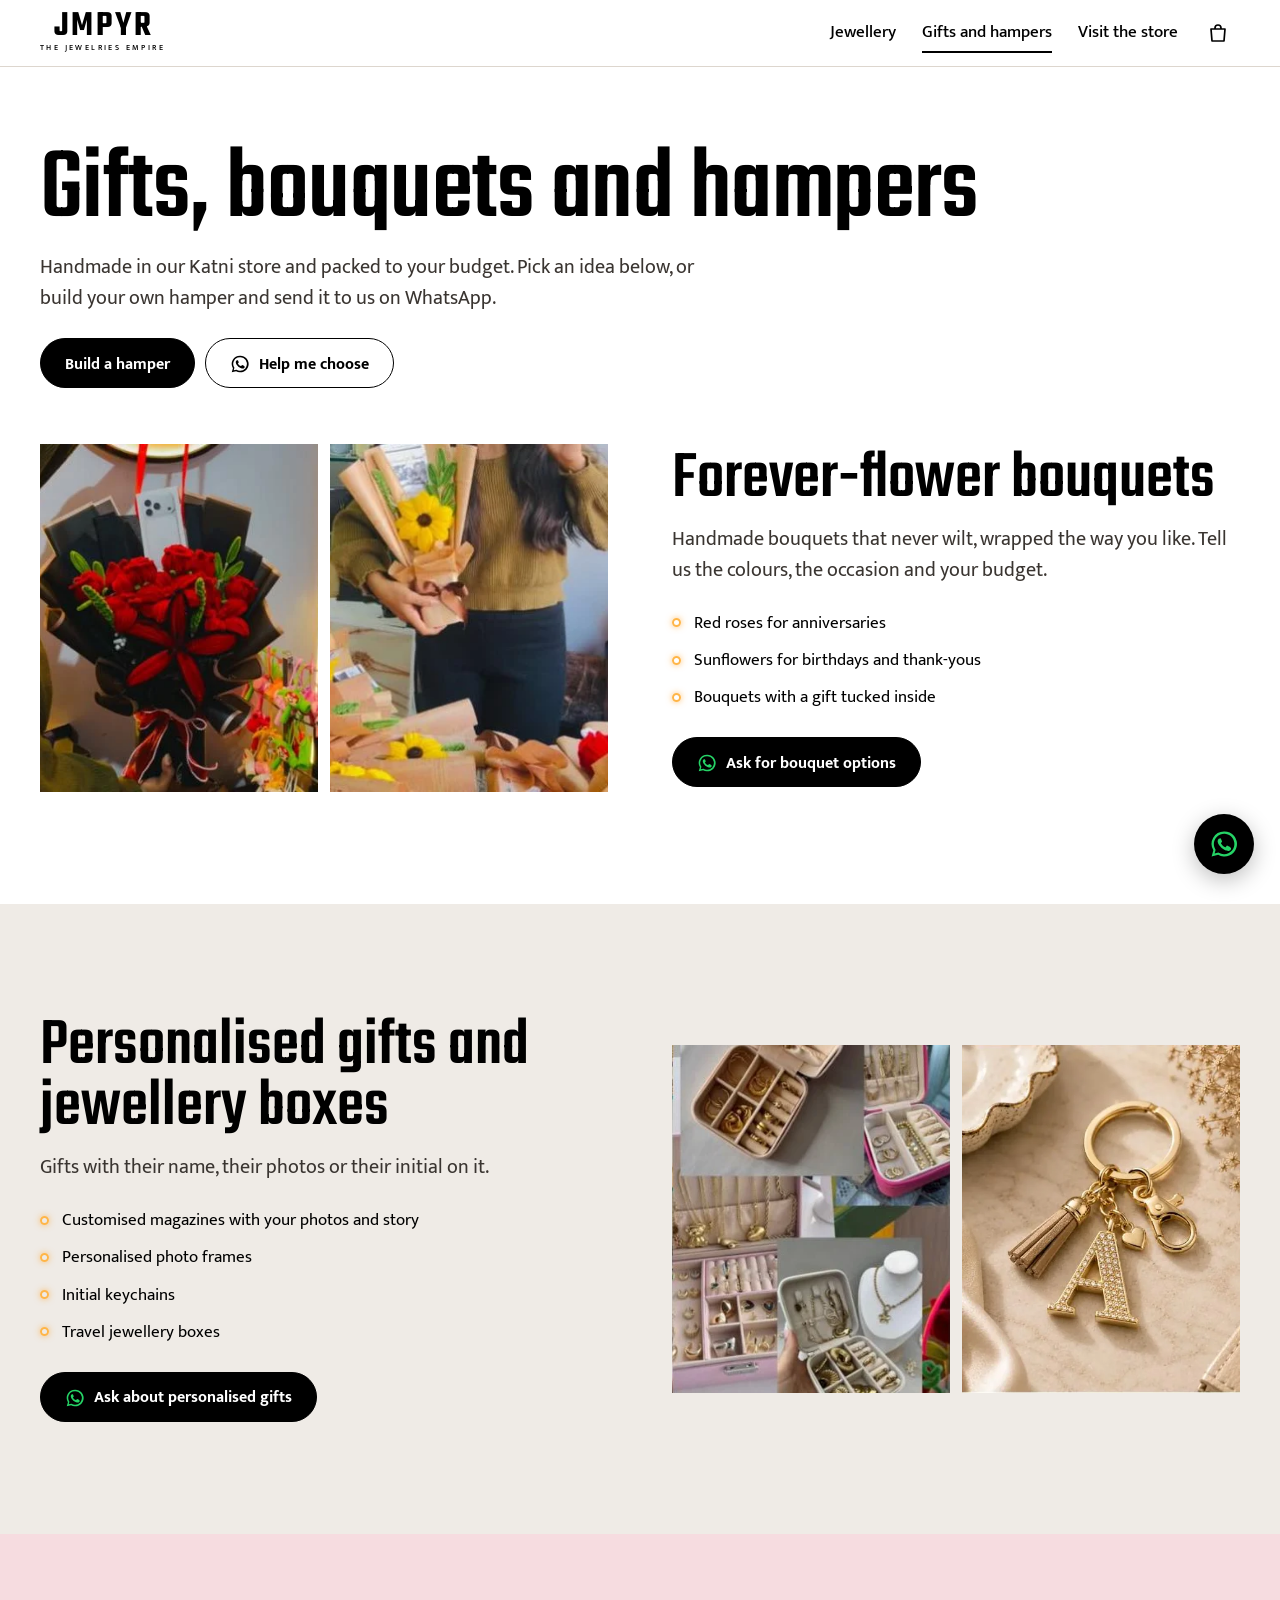
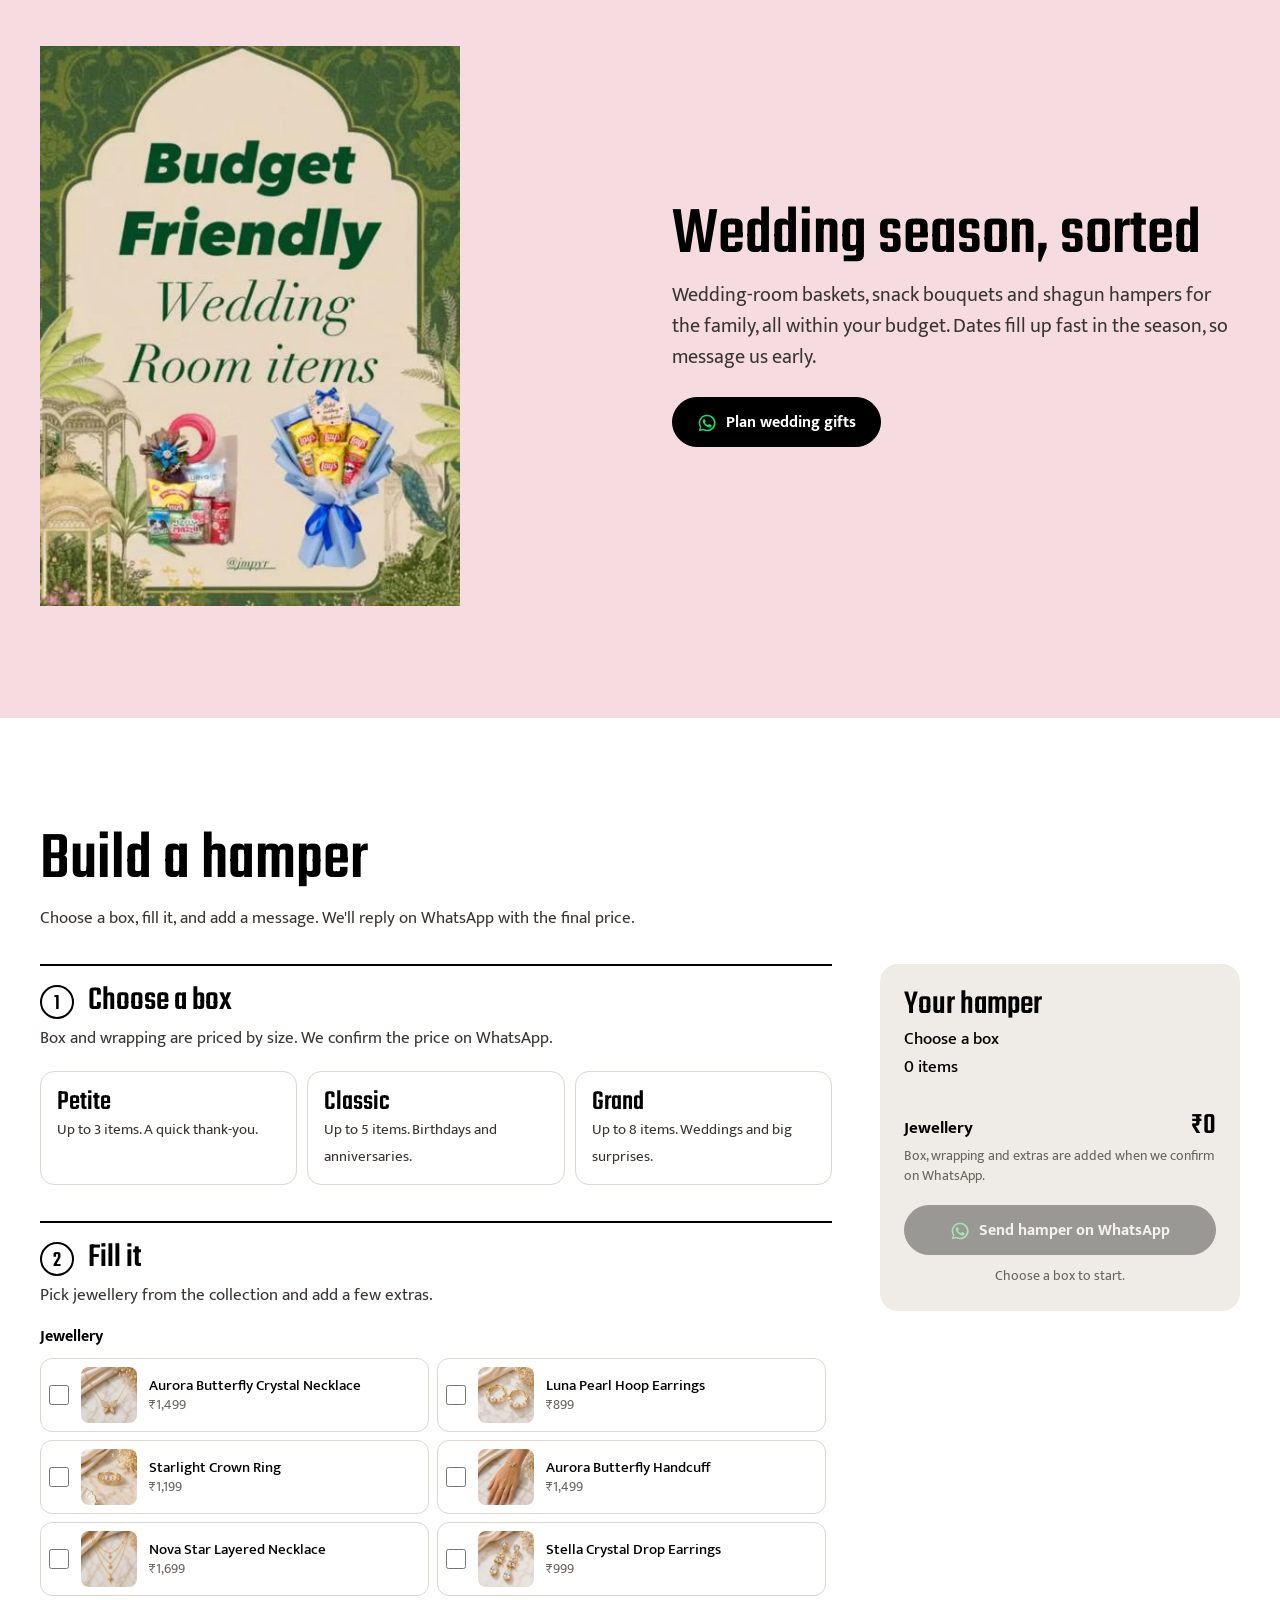
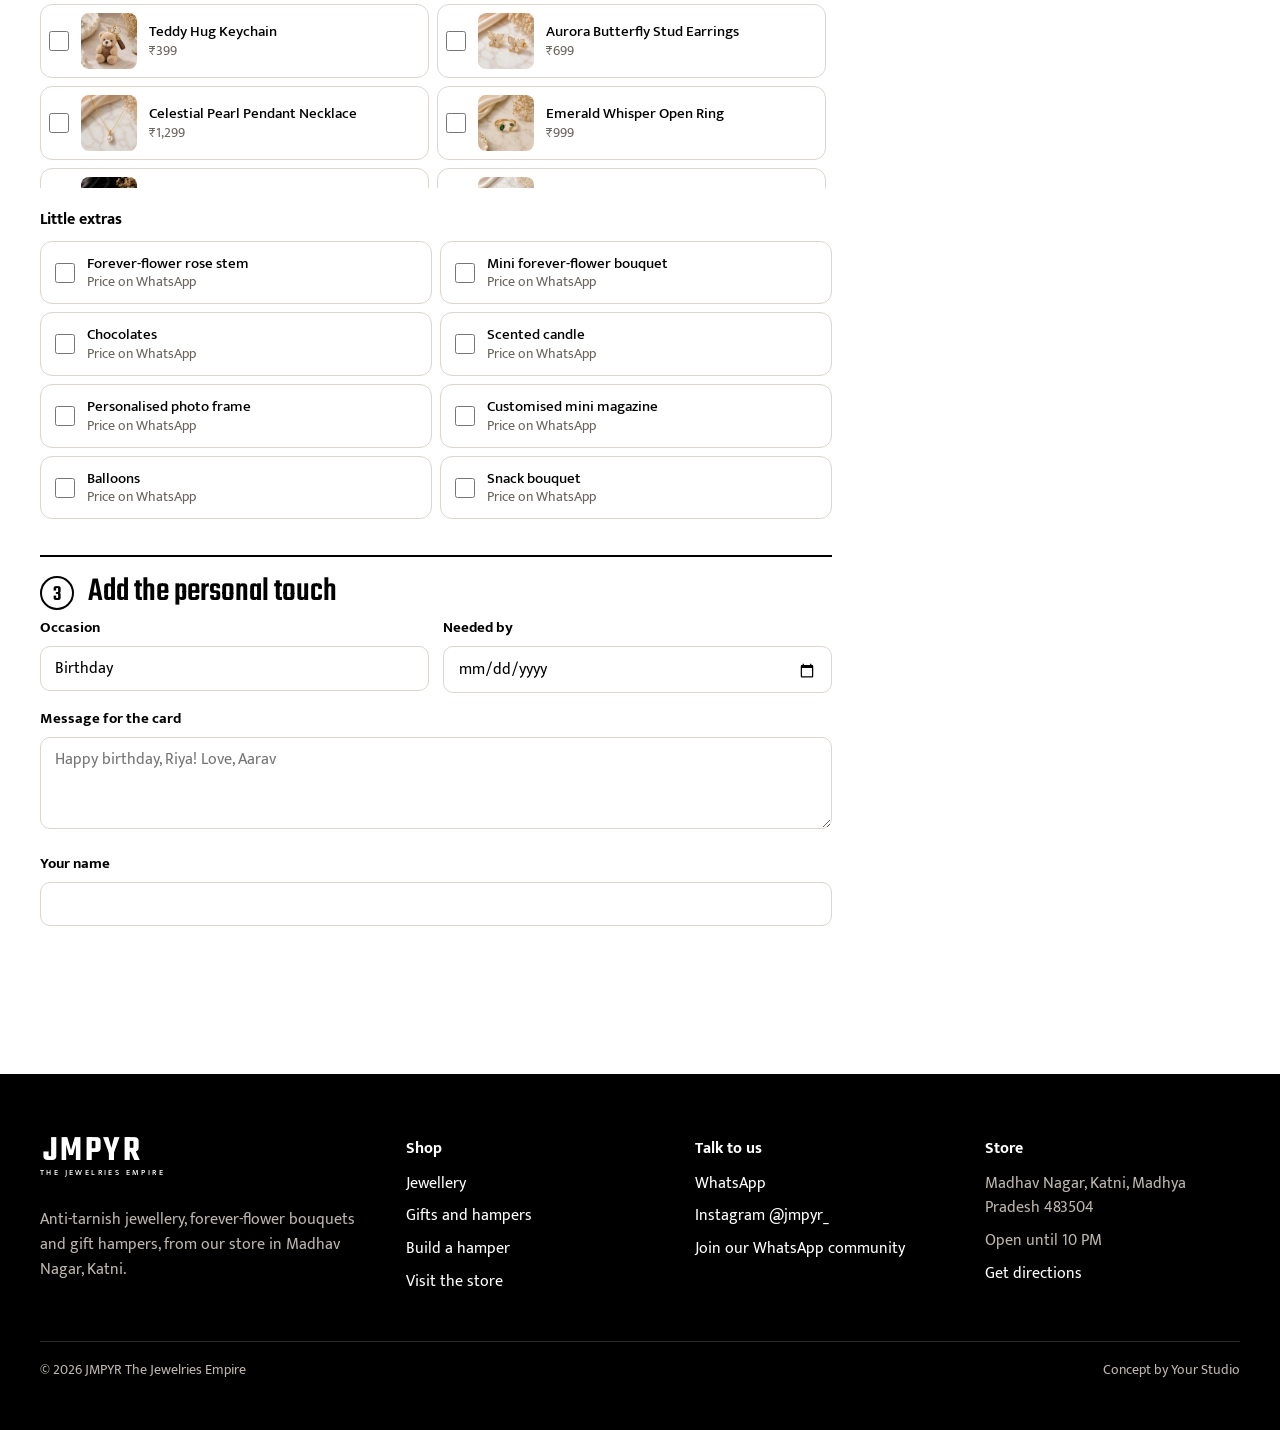
==== gifts.html @ 12ea730e "Initial commit: JMPYR site Co-Authored-By: Claude Opus 5.5 <noreply@anthropic.com>" ====
<!doctype html>
<html lang="en-IN">
<head>
<meta charset="utf-8">
<meta name="viewport" content="width=device-width, initial-scale=1, viewport-fit=cover">
<title>Gifts, bouquets and hampers | JMPYR Katni</title>
<meta name="description" content="Forever-flower bouquets, personalised gifts and custom hampers from JMPYR in Katni. Build a hamper and send it on WhatsApp.">
<!-- Concept preview: keep it out of search results until the client approves it. Remove this line at launch. -->
<meta name="robots" content="noindex, nofollow">
<meta name="theme-color" content="#ffffff">
<meta property="og:type" content="website">
<meta property="og:title" content="Gifts, bouquets and hampers | JMPYR Katni">
<meta property="og:description" content="Forever-flower bouquets, personalised gifts and custom hampers from JMPYR in Katni. Build a hamper and send it on WhatsApp.">
<meta property="og:image" content="assets/img/og.jpg">
<link rel="icon" href="assets/img/favicon.svg" type="image/svg+xml">
<link rel="preload" href="assets/fonts/teko-latin.woff2" as="font" type="font/woff2" crossorigin>
<link rel="preload" href="assets/fonts/mukta-latin-400.woff2" as="font" type="font/woff2" crossorigin>
<link rel="stylesheet" href="assets/css/site.css">
<script type="application/ld+json">{"@context": "https://schema.org", "@type": "JewelryStore", "name": "JMPYR The Jewelries Empire", "description": "Anti-tarnish jewellery, forever-flower bouquets and gift hampers in Katni.", "address": {"@type": "PostalAddress", "streetAddress": "Madhav Nagar", "addressLocality": "Katni", "addressRegion": "Madhya Pradesh", "postalCode": "483504", "addressCountry": "IN"}, "sameAs": ["https://www.instagram.com/jmpyr_/"], "priceRange": "₹299 - ₹3,299"}</script>
</head>
<body>
<header class="site-head"><div class="wrap">
  <button type="button" class="menu-btn" aria-expanded="false" aria-controls="nav" aria-label="Menu"><svg class="i" viewBox="0 0 24 24" aria-hidden="true"><path d="M4 8h16M4 16h16" stroke="currentColor" stroke-width="1.8" stroke-linecap="round"/></svg></button>
  <a class="logo" href="index.html" aria-label="JMPYR home"><b>JMPYR</b><small>The Jewelries Empire</small></a>
  <nav class="site-nav" id="nav" aria-label="Main">
    <a href="jewellery.html">Jewellery</a>
    <a href="gifts.html" aria-current="page">Gifts and hampers</a>
    <a href="visit.html">Visit the store</a>
  </nav>
  <a class="bag-btn js-open-bag" href="#bag" aria-label="Open your bag"><svg class="i" viewBox="0 0 24 24" aria-hidden="true"><path d="M5 8h14l-1 12H6L5 8Zm4 0V7a3 3 0 0 1 6 0v1" fill="none" stroke="currentColor" stroke-width="1.7" stroke-linejoin="round"/></svg><span class="count js-bag-count" hidden>0</span></a>
</div></header>
<main id="main">
<section class="page-head">
  <div class="wrap">
    <h1 class="display">Gifts, bouquets and hampers</h1>
    <p class="lede">Handmade in our Katni store and packed to your budget. Pick an idea below, or build your own hamper and send it to us on WhatsApp.</p>
    <div class="actions"><a class="btn btn-ink" href="#hamper">Build a hamper</a><a class="btn btn-line" data-wa="Hi JMPYR! I need help choosing a gift."><svg class="i" viewBox="0 0 24 24" aria-hidden="true"><path fill="currentColor" d="M12 2a9.9 9.9 0 0 0-8.5 15l-1.4 5 5.2-1.4A10 10 0 1 0 12 2Zm0 18.2a8.2 8.2 0 0 1-4.2-1.2l-.3-.2-3 .8.8-3-.2-.3A8.2 8.2 0 1 1 12 20.2Zm4.5-6.1c-.2-.1-1.5-.7-1.7-.8-.2-.1-.4-.1-.6.1l-.8 1c-.1.2-.3.2-.5.1a6.7 6.7 0 0 1-3.3-2.9c-.3-.4.3-.4.8-1.4.1-.2 0-.3 0-.5l-.8-1.8c-.2-.5-.4-.4-.6-.4h-.5a1 1 0 0 0-.7.3 3 3 0 0 0-.9 2.2 5.2 5.2 0 0 0 1.1 2.8 11.9 11.9 0 0 0 4.6 4c1.7.7 2.4.8 3.2.7.5-.1 1.5-.6 1.7-1.2.2-.6.2-1.1.1-1.2l-.5-.3Z"/></svg>Help me choose</a></div>
  </div>
</section>

<section class="band" id="bouquets" aria-labelledby="bq" style="padding-top:12px">
  <div class="wrap offer">
    <div class="pair">
      <img src="assets/img/shop/roses-bouquet.webp" alt="Red forever-flower rose bouquet in black wrap" width="338" height="400" loading="lazy">
      <img src="assets/img/shop/sunflower-bouquet.webp" alt="Sunflower bouquets in kraft paper" width="318" height="350" loading="lazy">
    </div>
    <div>
      <h2 class="h2" id="bq">Forever-flower bouquets</h2>
      <p class="lede">Handmade bouquets that never wilt, wrapped the way you like. Tell us the colours, the occasion and your budget.</p>
      <ul class="list-plain"><li>Red roses for anniversaries</li><li>Sunflowers for birthdays and thank-yous</li><li>Bouquets with a gift tucked inside</li></ul>
      <a class="btn btn-ink" data-wa="Hi JMPYR! Please share bouquet options. Occasion: ___ Budget: ___"><svg class="i" viewBox="0 0 24 24" aria-hidden="true"><path fill="currentColor" d="M12 2a9.9 9.9 0 0 0-8.5 15l-1.4 5 5.2-1.4A10 10 0 1 0 12 2Zm0 18.2a8.2 8.2 0 0 1-4.2-1.2l-.3-.2-3 .8.8-3-.2-.3A8.2 8.2 0 1 1 12 20.2Zm4.5-6.1c-.2-.1-1.5-.7-1.7-.8-.2-.1-.4-.1-.6.1l-.8 1c-.1.2-.3.2-.5.1a6.7 6.7 0 0 1-3.3-2.9c-.3-.4.3-.4.8-1.4.1-.2 0-.3 0-.5l-.8-1.8c-.2-.5-.4-.4-.6-.4h-.5a1 1 0 0 0-.7.3 3 3 0 0 0-.9 2.2 5.2 5.2 0 0 0 1.1 2.8 11.9 11.9 0 0 0 4.6 4c1.7.7 2.4.8 3.2.7.5-.1 1.5-.6 1.7-1.2.2-.6.2-1.1.1-1.2l-.5-.3Z"/></svg>Ask for bouquet options</a>
    </div>
  </div>
</section>

<section class="band band-marble" id="personalised" aria-labelledby="ps">
  <div class="wrap offer flip">
    <div class="pair">
      <img src="assets/img/shop/jewellery-box.webp" alt="Pink and ivory travel jewellery boxes" width="338" height="505" loading="lazy">
      <img src="assets/img/products/initial-luxe-keychain.webp" alt="Initial Luxe Keychain with the letter A" width="563" height="563" loading="lazy">
    </div>
    <div>
      <h2 class="h2" id="ps">Personalised gifts and jewellery boxes</h2>
      <p class="lede">Gifts with their name, their photos or their initial on it.</p>
      <ul class="list-plain"><li>Customised magazines with your photos and story</li><li>Personalised photo frames</li><li>Initial keychains</li><li>Travel jewellery boxes</li></ul>
      <a class="btn btn-ink" data-wa="Hi JMPYR! I'd like a personalised gift. Can you share options and prices?"><svg class="i" viewBox="0 0 24 24" aria-hidden="true"><path fill="currentColor" d="M12 2a9.9 9.9 0 0 0-8.5 15l-1.4 5 5.2-1.4A10 10 0 1 0 12 2Zm0 18.2a8.2 8.2 0 0 1-4.2-1.2l-.3-.2-3 .8.8-3-.2-.3A8.2 8.2 0 1 1 12 20.2Zm4.5-6.1c-.2-.1-1.5-.7-1.7-.8-.2-.1-.4-.1-.6.1l-.8 1c-.1.2-.3.2-.5.1a6.7 6.7 0 0 1-3.3-2.9c-.3-.4.3-.4.8-1.4.1-.2 0-.3 0-.5l-.8-1.8c-.2-.5-.4-.4-.6-.4h-.5a1 1 0 0 0-.7.3 3 3 0 0 0-.9 2.2 5.2 5.2 0 0 0 1.1 2.8 11.9 11.9 0 0 0 4.6 4c1.7.7 2.4.8 3.2.7.5-.1 1.5-.6 1.7-1.2.2-.6.2-1.1.1-1.2l-.5-.3Z"/></svg>Ask about personalised gifts</a>
    </div>
  </div>
</section>

<section class="band band-blush" id="wedding" aria-labelledby="wd">
  <div class="wrap offer">
    <div><img src="assets/img/ig/ig-wedding-room.webp" alt="JMPYR post about budget-friendly wedding room items" width="450" height="600" loading="lazy" style="max-width:420px;width:100%"></div>
    <div>
      <h2 class="h2" id="wd">Wedding season, sorted</h2>
      <p class="lede">Wedding-room baskets, snack bouquets and shagun hampers for the family, all within your budget. Dates fill up fast in the season, so message us early.</p>
      <a class="btn btn-ink" data-wa="Hi JMPYR! I need wedding gifts. Date: ___ Number of rooms or guests: ___ Budget: ___"><svg class="i" viewBox="0 0 24 24" aria-hidden="true"><path fill="currentColor" d="M12 2a9.9 9.9 0 0 0-8.5 15l-1.4 5 5.2-1.4A10 10 0 1 0 12 2Zm0 18.2a8.2 8.2 0 0 1-4.2-1.2l-.3-.2-3 .8.8-3-.2-.3A8.2 8.2 0 1 1 12 20.2Zm4.5-6.1c-.2-.1-1.5-.7-1.7-.8-.2-.1-.4-.1-.6.1l-.8 1c-.1.2-.3.2-.5.1a6.7 6.7 0 0 1-3.3-2.9c-.3-.4.3-.4.8-1.4.1-.2 0-.3 0-.5l-.8-1.8c-.2-.5-.4-.4-.6-.4h-.5a1 1 0 0 0-.7.3 3 3 0 0 0-.9 2.2 5.2 5.2 0 0 0 1.1 2.8 11.9 11.9 0 0 0 4.6 4c1.7.7 2.4.8 3.2.7.5-.1 1.5-.6 1.7-1.2.2-.6.2-1.1.1-1.2l-.5-.3Z"/></svg>Plan wedding gifts</a>
    </div>
  </div>
</section>

<section class="band" id="hamper" aria-labelledby="hm">
  <div class="wrap">
    <h2 class="h2" id="hm">Build a hamper</h2>
    <p class="intro">Choose a box, fill it, and add a message. We'll reply on WhatsApp with the final price.</p>
    <div class="builder">
      <div>
        <div class="step">
          <h3><span>1</span>Choose a box</h3>
          <p>Box and wrapping are priced by size. We confirm the price on WhatsApp.</p>
          <div class="boxes" role="radiogroup" aria-label="Box size">
            <label class="box-opt"><input type="radio" name="box" value="Petite" data-max="3"><b>Petite</b><span>Up to 3 items. A quick thank-you.</span></label>
            <label class="box-opt"><input type="radio" name="box" value="Classic" data-max="5"><b>Classic</b><span>Up to 5 items. Birthdays and anniversaries.</span></label>
            <label class="box-opt"><input type="radio" name="box" value="Grand" data-max="8"><b>Grand</b><span>Up to 8 items. Weddings and big surprises.</span></label>
          </div>
        </div>
        <div class="step">
          <h3><span>2</span>Fill it</h3>
          <p>Pick jewellery from the collection and add a few extras.</p>
          <div class="h-tabs">
            <h4>Jewellery</h4>
            <div class="h-pick"></div>
            <h4>Little extras</h4>
            <div class="h-extras"></div>
          </div>
        </div>
        <div class="step">
          <h3><span>3</span>Add the personal touch</h3>
          <div class="fields">
            <div class="field"><label for="h-occasion">Occasion</label><select id="h-occasion"><option>Birthday</option><option>Anniversary</option><option>Wedding</option><option>Christmas or New Year</option><option>Just because</option></select></div>
            <div class="field"><label for="h-date">Needed by</label><input type="date" id="h-date"></div>
            <div class="field full"><label for="h-note">Message for the card</label><textarea id="h-note" placeholder="Happy birthday, Riya! Love, Aarav"></textarea></div>
            <div class="field full"><label for="h-name">Your name</label><input id="h-name" autocomplete="name"></div>
          </div>
        </div>
      </div>
      <aside class="summary" aria-labelledby="sum-title">
        <h3 id="sum-title">Your hamper</h3>
        <p class="sum-meta"><span class="js-h-box">Choose a box</span><br><span class="js-h-count">0 items</span></p>
        <p class="warn js-h-warn" hidden>Your box is full. Choose a bigger box to add more.</p>
        <ul class="js-h-list"></ul>
        <p class="sum-total"><span>Jewellery</span><b class="js-h-sum">&#8377;0</b></p>
        <small>Box, wrapping and extras are added when we confirm on WhatsApp.</small>
        <button type="button" class="btn btn-ink js-h-send" disabled><svg class="i" viewBox="0 0 24 24" aria-hidden="true"><path fill="currentColor" d="M12 2a9.9 9.9 0 0 0-8.5 15l-1.4 5 5.2-1.4A10 10 0 1 0 12 2Zm0 18.2a8.2 8.2 0 0 1-4.2-1.2l-.3-.2-3 .8.8-3-.2-.3A8.2 8.2 0 1 1 12 20.2Zm4.5-6.1c-.2-.1-1.5-.7-1.7-.8-.2-.1-.4-.1-.6.1l-.8 1c-.1.2-.3.2-.5.1a6.7 6.7 0 0 1-3.3-2.9c-.3-.4.3-.4.8-1.4.1-.2 0-.3 0-.5l-.8-1.8c-.2-.5-.4-.4-.6-.4h-.5a1 1 0 0 0-.7.3 3 3 0 0 0-.9 2.2 5.2 5.2 0 0 0 1.1 2.8 11.9 11.9 0 0 0 4.6 4c1.7.7 2.4.8 3.2.7.5-.1 1.5-.6 1.7-1.2.2-.6.2-1.1.1-1.2l-.5-.3Z"/></svg>Send hamper on WhatsApp</button>
        <p class="hint js-h-hint" aria-live="polite">Choose a box to start.</p>
      </aside>
    </div>
  </div>
</section>

</main>
<footer class="site-foot">
  <div class="wrap">
    <div class="foot-grid">
      <div>
        <a class="logo" href="index.html" aria-label="JMPYR home"><b>JMPYR</b><small>The Jewelries Empire</small></a>
        <p>Anti-tarnish jewellery, forever-flower bouquets and gift hampers, from our store in Madhav Nagar, Katni.</p>
      </div>
      <div>
        <h3>Shop</h3>
        <ul><li><a href="jewellery.html">Jewellery</a></li><li><a href="gifts.html">Gifts and hampers</a></li><li><a href="gifts.html#hamper">Build a hamper</a></li><li><a href="visit.html">Visit the store</a></li></ul>
      </div>
      <div>
        <h3>Talk to us</h3>
        <ul><li><a data-wa="Hi JMPYR! I have a question.">WhatsApp</a></li><li><a href="https://www.instagram.com/jmpyr_/" target="_blank" rel="noopener">Instagram @jmpyr_</a></li><li><a href="https://chat.whatsapp.com/BZ8Dwi6XXoyE4x2nI6Jfdg" target="_blank" rel="noopener">Join our WhatsApp community</a></li></ul>
      </div>
      <div>
        <h3>Store</h3>
        <ul><li data-cfg="address">Madhav Nagar, Katni, Madhya Pradesh 483504</li><li data-cfg="hours">Open until 10 PM</li><li><a href="https://www.google.com/maps/search/?api=1&amp;query=JMPYR+The+Jewelries+Empire+Madhav+Nagar+Katni" target="_blank" rel="noopener">Get directions</a></li></ul>
      </div>
    </div>
    <div class="foot-note"><span>&copy; <span data-year>2026</span> JMPYR The Jewelries Empire</span><span>Concept by <span data-cfg="agency">Your Studio</span></span></div>
  </div>
</footer>

<nav class="dock" aria-label="Quick actions">
  <a href="https://www.google.com/maps/search/?api=1&amp;query=JMPYR+The+Jewelries+Empire+Madhav+Nagar+Katni" target="_blank" rel="noopener"><svg class="i" viewBox="0 0 24 24" aria-hidden="true"><path d="M12 3 21 12l-9 9-9-9 9-9Z" fill="none" stroke="currentColor" stroke-width="1.7" stroke-linejoin="round"/><path d="M9.5 14v-2.5h5M12.5 9.5l2 2-2 2" fill="none" stroke="currentColor" stroke-width="1.7" stroke-linecap="round" stroke-linejoin="round"/></svg>Directions</a>
  <a class="dock-wa" data-wa="Hi JMPYR! I found you online and have a question."><svg class="i" viewBox="0 0 24 24" aria-hidden="true"><path fill="currentColor" d="M12 2a9.9 9.9 0 0 0-8.5 15l-1.4 5 5.2-1.4A10 10 0 1 0 12 2Zm0 18.2a8.2 8.2 0 0 1-4.2-1.2l-.3-.2-3 .8.8-3-.2-.3A8.2 8.2 0 1 1 12 20.2Zm4.5-6.1c-.2-.1-1.5-.7-1.7-.8-.2-.1-.4-.1-.6.1l-.8 1c-.1.2-.3.2-.5.1a6.7 6.7 0 0 1-3.3-2.9c-.3-.4.3-.4.8-1.4.1-.2 0-.3 0-.5l-.8-1.8c-.2-.5-.4-.4-.6-.4h-.5a1 1 0 0 0-.7.3 3 3 0 0 0-.9 2.2 5.2 5.2 0 0 0 1.1 2.8 11.9 11.9 0 0 0 4.6 4c1.7.7 2.4.8 3.2.7.5-.1 1.5-.6 1.7-1.2.2-.6.2-1.1.1-1.2l-.5-.3Z"/></svg>WhatsApp</a>
  <button type="button" class="js-open-bag"><svg class="i" viewBox="0 0 24 24" aria-hidden="true"><path d="M5 8h14l-1 12H6L5 8Zm4 0V7a3 3 0 0 1 6 0v1" fill="none" stroke="currentColor" stroke-width="1.7" stroke-linejoin="round"/></svg>Bag<span class="count js-bag-count" hidden>0</span></button>
</nav>
<a class="fab" data-wa="Hi JMPYR! I found you online and have a question." aria-label="Chat with JMPYR on WhatsApp"><svg class="i" viewBox="0 0 24 24" aria-hidden="true"><path fill="currentColor" d="M12 2a9.9 9.9 0 0 0-8.5 15l-1.4 5 5.2-1.4A10 10 0 1 0 12 2Zm0 18.2a8.2 8.2 0 0 1-4.2-1.2l-.3-.2-3 .8.8-3-.2-.3A8.2 8.2 0 1 1 12 20.2Zm4.5-6.1c-.2-.1-1.5-.7-1.7-.8-.2-.1-.4-.1-.6.1l-.8 1c-.1.2-.3.2-.5.1a6.7 6.7 0 0 1-3.3-2.9c-.3-.4.3-.4.8-1.4.1-.2 0-.3 0-.5l-.8-1.8c-.2-.5-.4-.4-.6-.4h-.5a1 1 0 0 0-.7.3 3 3 0 0 0-.9 2.2 5.2 5.2 0 0 0 1.1 2.8 11.9 11.9 0 0 0 4.6 4c1.7.7 2.4.8 3.2.7.5-.1 1.5-.6 1.7-1.2.2-.6.2-1.1.1-1.2l-.5-.3Z"/></svg></a>

<dialog class="quick" id="quick" aria-labelledby="q-name">
  <button type="button" class="x js-close" aria-label="Close"><svg class="i" viewBox="0 0 24 24" aria-hidden="true"><path d="m6 6 12 12M18 6 6 18" stroke="currentColor" stroke-width="1.8" stroke-linecap="round"/></svg></button>
  <img class="q-img" src="" alt="" width="563" height="563">
  <div class="q-body">
    <p class="q-cat"></p>
    <h2 class="q-name" id="q-name"></h2>
    <p class="q-price"><span class="q-now"></span><s class="q-was"></s></p>
    <p class="q-off"></p>
    <ul class="q-feats"><li>Waterproof</li><li>Anti-tarnish</li><li>Skin-friendly</li><li>Gift packing on request</li></ul>
    <div class="q-actions">
      <a class="btn btn-ink q-order" target="_blank" rel="noopener"><svg class="i" viewBox="0 0 24 24" aria-hidden="true"><path fill="currentColor" d="M12 2a9.9 9.9 0 0 0-8.5 15l-1.4 5 5.2-1.4A10 10 0 1 0 12 2Zm0 18.2a8.2 8.2 0 0 1-4.2-1.2l-.3-.2-3 .8.8-3-.2-.3A8.2 8.2 0 1 1 12 20.2Zm4.5-6.1c-.2-.1-1.5-.7-1.7-.8-.2-.1-.4-.1-.6.1l-.8 1c-.1.2-.3.2-.5.1a6.7 6.7 0 0 1-3.3-2.9c-.3-.4.3-.4.8-1.4.1-.2 0-.3 0-.5l-.8-1.8c-.2-.5-.4-.4-.6-.4h-.5a1 1 0 0 0-.7.3 3 3 0 0 0-.9 2.2 5.2 5.2 0 0 0 1.1 2.8 11.9 11.9 0 0 0 4.6 4c1.7.7 2.4.8 3.2.7.5-.1 1.5-.6 1.7-1.2.2-.6.2-1.1.1-1.2l-.5-.3Z"/></svg>Order on WhatsApp</a>
      <button type="button" class="btn btn-line js-add q-add">Add to bag</button>
    </div>
    <a class="text-link q-video" target="_blank" rel="noopener">Ask for a video of this piece</a>
  </div>
</dialog>

<dialog class="drawer" id="bag" aria-labelledby="bag-title">
  <div class="drawer-head"><h2 id="bag-title">Your bag</h2><button type="button" class="x js-close" aria-label="Close bag"><svg class="i" viewBox="0 0 24 24" aria-hidden="true"><path d="m6 6 12 12M18 6 6 18" stroke="currentColor" stroke-width="1.8" stroke-linecap="round"/></svg></button></div>
  <div class="bag-body">
    <div class="bag-empty"><p>Your bag is empty. Add a few pieces and send the whole order to us on WhatsApp.</p><a class="btn btn-ink" href="jewellery.html">Shop jewellery</a></div>
    <ul class="bag-list"></ul>
  </div>
  <div class="bag-foot" hidden>
    <fieldset class="how"><legend>How should we get it to you?</legend>
      <label><input type="radio" name="bag-how" value="Pick up from the store" checked><span>Pick up in store</span></label>
      <label><input type="radio" name="bag-how" value="Deliver in Katni"><span>Deliver in Katni</span></label>
      <label><input type="radio" name="bag-how" value="Ship to my city"><span>Ship to my city</span></label>
    </fieldset>
    <div class="fields">
      <div class="field"><label for="bag-name">Your name</label><input id="bag-name" autocomplete="name"></div>
      <div class="field"><label for="bag-where">City or pincode</label><input id="bag-where" autocomplete="postal-code"></div>
    </div>
    <p class="bag-total"><span>Total</span><b class="js-bag-total">&#8377;0</b></p>
    <button type="button" class="btn btn-ink js-send-bag"><svg class="i" viewBox="0 0 24 24" aria-hidden="true"><path fill="currentColor" d="M12 2a9.9 9.9 0 0 0-8.5 15l-1.4 5 5.2-1.4A10 10 0 1 0 12 2Zm0 18.2a8.2 8.2 0 0 1-4.2-1.2l-.3-.2-3 .8.8-3-.2-.3A8.2 8.2 0 1 1 12 20.2Zm4.5-6.1c-.2-.1-1.5-.7-1.7-.8-.2-.1-.4-.1-.6.1l-.8 1c-.1.2-.3.2-.5.1a6.7 6.7 0 0 1-3.3-2.9c-.3-.4.3-.4.8-1.4.1-.2 0-.3 0-.5l-.8-1.8c-.2-.5-.4-.4-.6-.4h-.5a1 1 0 0 0-.7.3 3 3 0 0 0-.9 2.2 5.2 5.2 0 0 0 1.1 2.8 11.9 11.9 0 0 0 4.6 4c1.7.7 2.4.8 3.2.7.5-.1 1.5-.6 1.7-1.2.2-.6.2-1.1.1-1.2l-.5-.3Z"/></svg>Send order on WhatsApp</button>
  </div>
</dialog>

<div class="toast" role="status" aria-live="polite"><span class="toast-msg"></span><button type="button" class="js-open-bag">View bag</button></div>

<script src="assets/js/data.js"></script>
<script src="assets/js/app.js"></script>
</body>
</html>
---- assets/css/site.css ----
/* ==========================================================
   JMPYR concept site
   Palette: Ink #000, Paper #fff, Marble #EFEBE6, Blush #F6DCE0,
            Halo amber #FFB547 (from the store's lit ring sign)
   Type: Teko (display, prices), Mukta (text). Both support the
         rupee sign and Devanagari.
   ========================================================== */

@font-face { font-family: "Teko"; font-style: normal; font-display: swap; font-weight: 300 700;
  src: url(../fonts/teko-latin.woff2) format("woff2");
  unicode-range: U+0000-00FF,U+0131,U+0152-0153,U+02BB-02BC,U+02C6,U+02DA,U+02DC,U+0304,U+0308,U+0329,U+2000-206F,U+20AC,U+2122,U+2191,U+2193,U+2212,U+2215,U+FEFF,U+FFFD; }
@font-face { font-family: "Teko"; font-style: normal; font-display: swap; font-weight: 300 700;
  src: url(../fonts/teko-latin-ext.woff2) format("woff2");
  unicode-range: U+0100-02BA,U+02BD-02C5,U+02C7-02CC,U+02CE-02D7,U+02DD-02FF,U+1D00-1DBF,U+1E00-1E9F,U+1EF2-1EFF,U+2020,U+20A0-20AB,U+20AD-20C0,U+2113,U+2C60-2C7F,U+A720-A7FF; }
@font-face { font-family: "Teko"; font-style: normal; font-display: swap; font-weight: 300 700;
  src: url(../fonts/teko-devanagari.woff2) format("woff2");
  unicode-range: U+0900-097F,U+1CD0-1CF9,U+200C-200D,U+20A8,U+20F0,U+25CC,U+A830-A839,U+A8E0-A8FF; }
@font-face { font-family: "Mukta"; font-style: normal; font-display: swap; font-weight: 400;
  src: url(../fonts/mukta-latin-400.woff2) format("woff2");
  unicode-range: U+0000-00FF,U+0131,U+0152-0153,U+02BB-02BC,U+02C6,U+02DA,U+02DC,U+0304,U+0308,U+0329,U+2000-206F,U+20AC,U+2122,U+2191,U+2193,U+2212,U+2215,U+FEFF,U+FFFD; }
@font-face { font-family: "Mukta"; font-style: normal; font-display: swap; font-weight: 400;
  src: url(../fonts/mukta-latin-ext-400.woff2) format("woff2");
  unicode-range: U+0100-02BA,U+02BD-02C5,U+02C7-02CC,U+02CE-02D7,U+02DD-02FF,U+1D00-1DBF,U+1E00-1E9F,U+1EF2-1EFF,U+2020,U+20A0-20AB,U+20AD-20C0,U+2113,U+2C60-2C7F,U+A720-A7FF; }
@font-face { font-family: "Mukta"; font-style: normal; font-display: swap; font-weight: 500;
  src: url(../fonts/mukta-latin-500.woff2) format("woff2");
  unicode-range: U+0000-00FF,U+0131,U+0152-0153,U+02BB-02BC,U+02C6,U+02DA,U+02DC,U+0304,U+0308,U+0329,U+2000-206F,U+20AC,U+2122,U+2191,U+2193,U+2212,U+2215,U+FEFF,U+FFFD; }
@font-face { font-family: "Mukta"; font-style: normal; font-display: swap; font-weight: 500;
  src: url(../fonts/mukta-latin-ext-500.woff2) format("woff2");
  unicode-range: U+0100-02BA,U+02BD-02C5,U+02C7-02CC,U+02CE-02D7,U+02DD-02FF,U+1D00-1DBF,U+1E00-1E9F,U+1EF2-1EFF,U+2020,U+20A0-20AB,U+20AD-20C0,U+2113,U+2C60-2C7F,U+A720-A7FF; }
@font-face { font-family: "Mukta"; font-style: normal; font-display: swap; font-weight: 700;
  src: url(../fonts/mukta-latin-700.woff2) format("woff2");
  unicode-range: U+0000-00FF,U+0131,U+0152-0153,U+02BB-02BC,U+02C6,U+02DA,U+02DC,U+0304,U+0308,U+0329,U+2000-206F,U+20AC,U+2122,U+2191,U+2193,U+2212,U+2215,U+FEFF,U+FFFD; }
@font-face { font-family: "Mukta"; font-style: normal; font-display: swap; font-weight: 700;
  src: url(../fonts/mukta-latin-ext-700.woff2) format("woff2");
  unicode-range: U+0100-02BA,U+02BD-02C5,U+02C7-02CC,U+02CE-02D7,U+02DD-02FF,U+1D00-1DBF,U+1E00-1E9F,U+1EF2-1EFF,U+2020,U+20A0-20AB,U+20AD-20C0,U+2113,U+2C60-2C7F,U+A720-A7FF; }

:root {
  --ink: #000;
  --text: #3a3531;
  --muted: #6b645e;
  --paper: #fff;
  --marble: #efebe6;
  --blush: #f6dce0;
  --line: #ddd6ce;
  --halo: #ffb547;
  --halo-soft: #ffe3b3;
  --wa: #25d366;
  --display: "Teko", "Arial Narrow", sans-serif;
  --body: "Mukta", system-ui, -apple-system, "Segoe UI", Roboto, sans-serif;
  --wrap: min(1200px, 100% - 40px);
}

*, *::before, *::after { box-sizing: border-box; }
html { -webkit-text-size-adjust: 100%; scroll-behavior: smooth; }
body { margin: 0; font: 400 17px/1.6 var(--body); color: var(--text); background: var(--paper); }
img { max-width: 100%; height: auto; display: block; }
a { color: inherit; }
button { font: inherit; color: inherit; }
h1, h2, h3 { color: var(--ink); }
:focus-visible { outline: 2px solid var(--ink); outline-offset: 3px; }
.band-ink :focus-visible, .site-foot :focus-visible { outline-color: #fff; }
.sr { position: absolute; width: 1px; height: 1px; overflow: hidden; clip: rect(0 0 0 0); white-space: nowrap; }
.i { width: 20px; height: 20px; flex: none; }
.wrap { width: var(--wrap); margin-inline: auto; }

/* ---------- type ---------- */
.display { font: 500 clamp(52px, 12.5vw, 120px)/0.84 var(--display); letter-spacing: -0.005em; margin: 0 0 18px; }
.h2 { font: 500 clamp(42px, 6.4vw, 68px)/0.9 var(--display); margin: 0 0 14px; }
.h3 { font: 500 30px/0.95 var(--display); margin: 0 0 6px; }
.lede { font-size: clamp(17px, 2vw, 20px); line-height: 1.55; max-width: 34em; margin: 0 0 24px; }
.intro { max-width: 36em; margin: 0 0 32px; }

/* ---------- buttons, chips ---------- */
.btn { display: inline-flex; align-items: center; justify-content: center; gap: 9px; min-height: 50px; padding: 12px 24px 10px;
  border-radius: 999px; border: 1.5px solid var(--ink); font: 600 16px/1.1 var(--body); text-decoration: none; cursor: pointer; white-space: nowrap; }
.btn-ink { background: var(--ink); color: #fff; }
.btn-ink .i { color: var(--wa); }
.btn-line { background: transparent; color: var(--ink); }
.btn-white { background: #fff; color: var(--ink); border-color: #fff; }
.btn-small { min-height: 42px; padding: 9px 14px 7px; font-size: 14.5px; }
.btn-square { width: 42px; padding: 0; flex: none; }
.btn:disabled { opacity: 0.35; cursor: not-allowed; }
.actions { display: flex; flex-wrap: wrap; gap: 10px; }
.chips { display: flex; gap: 8px; flex-wrap: wrap; }
.chip { border: 1.5px solid var(--line); background: #fff; border-radius: 999px; padding: 8px 16px 6px; font: 500 15px/1.2 var(--body); cursor: pointer; color: var(--ink); }
.chip[aria-pressed="true"] { background: var(--ink); border-color: var(--ink); color: #fff; }
.text-link { font-weight: 600; color: var(--ink); text-underline-offset: 4px; }

/* ---------- concept ribbon ---------- */
.concept { background: var(--marble); color: var(--muted); font-size: 12.5px; line-height: 1.4; }
.concept .wrap { display: flex; align-items: center; justify-content: space-between; gap: 12px; padding: 7px 0 6px; }
.concept button { border: 0; background: none; cursor: pointer; font-weight: 600; color: var(--ink); padding: 2px 4px; }

/* ---------- header ---------- */
.site-head { position: sticky; top: 0; z-index: 30; background: rgba(255,255,255,0.96); backdrop-filter: blur(8px); border-bottom: 1px solid var(--line); }
.site-head .wrap { display: flex; align-items: center; gap: 18px; height: 66px; }
.logo { display: inline-flex; flex-direction: column; align-items: center; text-decoration: none; color: var(--ink); line-height: 1; margin-right: auto; }
.logo b { font: 600 36px/0.8 var(--display); letter-spacing: 0.07em; padding-left: 0.07em; }
.logo small { font: 500 7.5px/1 var(--body); letter-spacing: 0.32em; margin-top: 3px; text-transform: uppercase; }
.site-nav { display: flex; gap: 26px; }
.site-nav a { text-decoration: none; font-weight: 500; color: var(--ink); padding: 6px 0; }
.site-nav a[aria-current="page"] { box-shadow: inset 0 -2px 0 var(--ink); }
.bag-btn, .menu-btn { position: relative; display: grid; place-items: center; width: 44px; height: 44px; border: 0; background: none; cursor: pointer; color: var(--ink); text-decoration: none; }
.bag-btn .i, .menu-btn .i { width: 24px; height: 24px; }
.count { position: absolute; top: 4px; right: 2px; min-width: 18px; height: 18px; border-radius: 9px; background: var(--ink); color: #fff; font: 700 11px/18px var(--body); text-align: center; padding: 0 4px; }
.menu-btn { display: none; }
@media (max-width: 799px) {
  .menu-btn { display: grid; order: -1; margin-left: -10px; }
  .logo { margin: 0 auto; }
  .bag-btn { margin-right: -8px; }
  .site-nav { position: absolute; top: 66px; left: 0; right: 0; flex-direction: column; gap: 0; background: #fff; border-bottom: 1px solid var(--line); padding: 6px 20px 14px; display: none; }
  .site-nav.open { display: flex; }
  .site-nav a { padding: 12px 0; font-size: 19px; border-bottom: 1px solid var(--line); }
  .site-nav a:last-child { border-bottom: 0; }
  .site-nav a[aria-current="page"] { box-shadow: none; font-weight: 700; }
}

/* ---------- sections ---------- */
.band { padding-block: clamp(60px, 9vw, 112px); }
.band-marble { background: var(--marble); }
.band-blush { background: var(--blush); }
.band-ink { background: var(--ink); color: #d9d2ca; }
.band-ink h2, .band-ink h3 { color: #fff; }
.band-head { display: flex; flex-wrap: wrap; align-items: end; justify-content: space-between; gap: 10px 24px; margin-bottom: 30px; }
.band-head .h2 { margin: 0; }
.band-head p { margin: 6px 0 0; max-width: 34em; }

/* ---------- hero with the lit ring ---------- */
.hero { padding: 18px 0 clamp(56px, 8vw, 96px); overflow: hidden; }
.hero-grid { display: grid; gap: 16px; align-items: center; }
.halo-stage { order: -1; display: grid; justify-items: center; gap: 6px; }
.halo { --s: clamp(236px, 62vw, 470px); position: relative; width: var(--s); aspect-ratio: 1; }
.halo-text { position: absolute; inset: 0; width: 100%; height: 100%; }
.halo-text text { font: 500 21px var(--display); letter-spacing: 5.4px; fill: var(--ink); }
.halo-ring { position: absolute; inset: 11%; border-radius: 50%; border: 7px solid var(--halo-soft);
  box-shadow: 0 0 0 2px var(--halo), 0 0 26px 8px rgba(255, 166, 51, 0.7), 0 0 90px 28px rgba(255, 150, 40, 0.28), inset 0 0 22px 6px rgba(255, 166, 51, 0.75);
  animation: switch-on 1.5s ease-out 0.15s both; }
.halo-photo { position: absolute; inset: calc(11% + 13px); border-radius: 50%; overflow: hidden; background: #ede6dd; }
.halo-photo img { position: absolute; inset: 0; width: 100%; height: 100%; object-fit: cover; opacity: 0; transition: opacity 1s ease; }
.halo-photo img.on { opacity: 1; }
@keyframes switch-on { 0% { opacity: 0; } 10% { opacity: 0.85; } 15% { opacity: 0.1; } 26% { opacity: 1; } 31% { opacity: 0.35; } 44%, 100% { opacity: 1; } }
.halo-caption { border: 0; background: none; cursor: pointer; display: flex; gap: 10px; align-items: baseline; padding: 4px 8px; color: var(--muted); font-size: 15px; }
.halo-caption .js-halo-price { font: 500 24px/1 var(--display); color: var(--ink); }
.proof { list-style: none; padding: 0; margin: 28px 0 0; display: flex; flex-wrap: wrap; gap: 10px 26px; font-weight: 500; color: var(--ink); font-size: 15.5px; }
.proof li { display: flex; align-items: center; gap: 8px; }
.proof .i { width: 18px; height: 18px; }
@media (min-width: 900px) {
  .hero { padding-top: 48px; }
  .hero-grid { grid-template-columns: 1.08fr 0.92fr; gap: 48px; }
  .halo-stage { order: 0; }
}
@media (prefers-reduced-motion: reduce) {
  .halo-ring { animation: none; }
  .halo-photo img { transition: none; }
  html { scroll-behavior: auto; }
}

/* ---------- category tiles ---------- */
.tiles { display: grid; grid-template-columns: repeat(2, 1fr); gap: 26px 14px; }
.tile { text-decoration: none; color: var(--text); }
.tile img { width: 100%; aspect-ratio: 4 / 5; object-fit: cover; background: #ede6dd; margin-bottom: 12px; }
.tile p { margin: 0; font-size: 15px; line-height: 1.45; }
@media (min-width: 900px) { .tiles { grid-template-columns: repeat(4, 1fr); gap: 24px; } }

/* ---------- product grid + cards ---------- */
.grid { display: grid; grid-template-columns: repeat(2, minmax(0, 1fr)); gap: 32px 14px; }
@media (min-width: 760px) { .grid { grid-template-columns: repeat(3, minmax(0, 1fr)); gap: 40px 22px; } }
@media (min-width: 1080px) { .grid { grid-template-columns: repeat(4, minmax(0, 1fr)); } }
.card-media { position: relative; display: block; width: 100%; aspect-ratio: 1; padding: 0; border: 0; background: #ede6dd; cursor: zoom-in; }
.card-media img { width: 100%; height: 100%; object-fit: cover; }
.badge { position: absolute; top: 10px; left: 10px; background: var(--ink); color: #fff; font: 600 12px/1 var(--body); padding: 6px 9px 5px; border-radius: 999px; }
.card-name { font: 500 15.5px/1.35 var(--body); margin: 12px 0 4px; min-height: 2.7em; }
.price { margin: 0; display: flex; align-items: baseline; gap: 8px; }
.price .now { font: 500 27px/1 var(--display); color: var(--ink); }
.price s { color: var(--muted); font-size: 14px; }
.card-actions { display: flex; gap: 8px; margin-top: 12px; }
.card-actions .btn-line { flex: 1; }
.card-actions .btn-square .i { color: var(--wa); }

/* ---------- gift finder ---------- */
.finder-controls { display: grid; gap: 16px; margin-bottom: 22px; }
.finder-controls .label { font-weight: 600; color: var(--ink); margin: 0 0 8px; }
.finder-bar { display: flex; flex-wrap: wrap; align-items: center; justify-content: space-between; gap: 12px; margin-bottom: 18px; }
.finder-bar p { margin: 0; font-weight: 500; color: var(--ink); }
.finder-results { display: grid; grid-auto-flow: column; grid-auto-columns: minmax(168px, 44%); gap: 16px; overflow-x: auto; scroll-snap-type: x mandatory; padding-bottom: 14px; }
.finder-results .card { scroll-snap-align: start; }
@media (min-width: 900px) { .finder-results { grid-auto-columns: calc(25% - 12px); } }

/* ---------- why band ---------- */
.why { display: grid; gap: 34px; margin-top: 40px; }
.why p { margin: 0; max-width: 24em; }
.why .ring { width: 30px; height: 30px; border-radius: 50%; border: 3px solid var(--halo-soft); box-shadow: 0 0 0 1.5px var(--halo), 0 0 14px 3px rgba(255,166,51,0.55); margin-bottom: 18px; }
@media (min-width: 800px) { .why { grid-template-columns: repeat(3, 1fr); } }

/* ---------- gifts band ---------- */
.split { display: grid; gap: 36px; align-items: center; }
@media (min-width: 900px) { .split { grid-template-columns: 1fr 1fr; gap: 64px; } }
.collage { display: grid; grid-template-columns: 1.15fr 1fr; gap: 12px; }
.collage img { width: 100%; height: 100%; object-fit: cover; }
.collage .tall { grid-row: span 2; aspect-ratio: 3 / 4.4; }
.collage .short { aspect-ratio: 1; }

/* ---------- store band ---------- */
.store { display: grid; gap: 30px; align-items: center; }
.store-photo { width: min(320px, 78vw); aspect-ratio: 9 / 13; object-fit: cover; object-position: 50% 30%; border-radius: 999px 999px 18px 18px; justify-self: center; }
.store-facts { list-style: none; padding: 0; margin: 0 0 26px; display: grid; gap: 10px; }
.store-facts li { display: flex; gap: 10px; align-items: flex-start; color: var(--ink); }
.store-facts .i { margin-top: 3px; }
@media (min-width: 900px) { .store { grid-template-columns: 340px 1fr; gap: 72px; } }

/* ---------- reviews ---------- */
.reviews { display: grid; gap: 22px; margin-top: 26px; }
@media (min-width: 800px) { .reviews { grid-template-columns: 0.8fr 1fr 1fr; gap: 40px; align-items: start; } }
.score { font: 500 104px/0.8 var(--display); color: var(--ink); margin: 0; }
.stars { color: var(--ink); letter-spacing: 3px; font-size: 18px; }
.quote { margin: 0; border-top: 2px solid var(--ink); padding-top: 18px; }
.quote p { font: 500 24px/1.3 var(--body); color: var(--ink); margin: 0 0 12px; }
.quote footer { color: var(--muted); font-size: 15px; }

/* ---------- instagram wall ---------- */
.ig { display: grid; grid-template-columns: repeat(3, 1fr); gap: 6px; }
.ig a { display: block; aspect-ratio: 9 / 16; overflow: hidden; background: #ede6dd; }
.ig img { width: 100%; height: 100%; object-fit: cover; }
@media (min-width: 900px) { .ig { grid-template-columns: repeat(6, 1fr); gap: 10px; } }

/* ---------- page heads ---------- */
.page-head { padding: clamp(40px, 7vw, 80px) 0 clamp(28px, 4vw, 44px); }
.page-head .display { font-size: clamp(56px, 10vw, 104px); }
.toolbar { display: flex; flex-wrap: wrap; gap: 14px 20px; align-items: center; justify-content: space-between; margin: 0 0 28px; }
.toolbar p { margin: 0; font-weight: 500; color: var(--ink); }
.cat-chips { display: flex; gap: 8px; overflow-x: auto; padding-bottom: 6px; margin-bottom: 18px; scrollbar-width: thin; }
.cat-chips .chip { white-space: nowrap; }
select { font: 500 15px var(--body); padding: 9px 36px 7px 14px; border: 1.5px solid var(--line); border-radius: 999px; background: #fff url("data:image/svg+xml,%3Csvg xmlns='http://www.w3.org/2000/svg' viewBox='0 0 24 24'%3E%3Cpath d='m6 9 6 6 6-6' fill='none' stroke='%23000' stroke-width='2'/%3E%3C/svg%3E") no-repeat right 12px center / 16px; appearance: none; color: var(--ink); }

/* ---------- gifts page ---------- */
.offer { display: grid; gap: 30px; align-items: center; }
@media (min-width: 900px) { .offer { grid-template-columns: 1fr 1fr; gap: 64px; } .offer.flip > :first-child { order: 2; } }
.pair { display: grid; grid-template-columns: 1fr 1fr; gap: 12px; }
.pair img { width: 100%; aspect-ratio: 4 / 5; object-fit: cover; }
.list-plain { list-style: none; padding: 0; margin: 0 0 26px; display: grid; gap: 10px; }
.list-plain li { padding-left: 22px; position: relative; color: var(--ink); }
.list-plain li::before { content: ""; position: absolute; left: 0; top: 0.5em; width: 9px; height: 9px; border-radius: 50%; border: 2px solid var(--halo); box-shadow: 0 0 6px rgba(255,166,51,0.7); }
.devanagari { font-family: var(--display); font-weight: 500; }

/* ---------- hamper builder ---------- */
.builder { display: grid; gap: 34px; align-items: start; }
@media (min-width: 980px) { .builder { grid-template-columns: 1fr 360px; gap: 48px; } .summary { position: sticky; top: 90px; } }
.step { border-top: 2px solid var(--ink); padding-top: 18px; margin-bottom: 36px; }
.step h3 { display: flex; gap: 14px; align-items: baseline; font: 500 34px/1 var(--display); margin: 0 0 6px; }
.step h3 span { font-size: 22px; width: 34px; height: 34px; border-radius: 50%; border: 2px solid var(--ink); display: inline-grid; place-items: center; padding-top: 4px; flex: none; }
.step > p { margin: 0 0 18px; }
.boxes { display: grid; gap: 10px; }
@media (min-width: 640px) { .boxes { grid-template-columns: repeat(3, 1fr); } }
.box-opt { position: relative; display: block; border: 1.5px solid var(--line); border-radius: 14px; padding: 16px 16px 14px; cursor: pointer; background: #fff; }
.box-opt input { position: absolute; opacity: 0; }
.box-opt b { display: block; font: 500 28px/1 var(--display); color: var(--ink); }
.box-opt span { font-size: 15px; }
.box-opt:has(input:checked) { border-color: var(--ink); box-shadow: inset 0 0 0 1.5px var(--ink); }
.box-opt:has(input:focus-visible) { outline: 2px solid var(--ink); outline-offset: 3px; }
.h-tabs h4 { font: 600 16px/1.3 var(--body); color: var(--ink); margin: 0 0 10px; }
.h-pick, .h-extras { display: grid; gap: 8px; margin-bottom: 22px; }
.h-pick { max-height: 430px; overflow-y: auto; padding-right: 6px; }
@media (min-width: 640px) { .h-pick, .h-extras { grid-template-columns: 1fr 1fr; } }
.h-opt { display: flex; gap: 12px; align-items: center; border: 1.5px solid var(--line); border-radius: 12px; padding: 8px 12px 8px 8px; cursor: pointer; background: #fff; }
.h-opt-text { padding: 12px 14px; }
.h-opt input { width: 20px; height: 20px; accent-color: #000; flex: none; margin: 0; }
.h-opt img { width: 56px; height: 56px; object-fit: cover; border-radius: 8px; flex: none; }
.h-opt > span { display: grid; line-height: 1.3; }
.h-opt-name { color: var(--ink); font-size: 15px; font-weight: 500; }
.h-opt-price { color: var(--muted); font-size: 14px; }
.h-opt:has(input:checked) { border-color: var(--ink); }
.h-opt:has(input:disabled) { opacity: 0.45; cursor: not-allowed; }
.fields { display: grid; gap: 14px; }
@media (min-width: 640px) { .fields { grid-template-columns: 1fr 1fr; } .fields .full { grid-column: 1 / -1; } }
.field label { display: block; font-weight: 600; color: var(--ink); margin-bottom: 6px; font-size: 15px; }
.field input, .field textarea, .field select { width: 100%; font: 400 16px/1.4 var(--body); padding: 11px 14px 9px; border: 1.5px solid var(--line); border-radius: 10px; background: #fff; color: var(--ink); }
.field textarea { min-height: 92px; resize: vertical; }
.field select { border-radius: 10px; }
.summary { background: var(--marble); padding: 24px; border-radius: 18px; }
.summary h3 { font: 500 34px/1 var(--display); margin: 0 0 4px; }
.summary .sum-meta { margin: 0 0 14px; color: var(--ink); font-weight: 500; }
.summary ul { list-style: none; margin: 0 0 16px; padding: 0; display: grid; gap: 8px; font-size: 15px; }
.summary li { display: flex; justify-content: space-between; gap: 12px; border-bottom: 1px solid var(--line); padding-bottom: 8px; color: var(--ink); }
.summary li span { color: var(--muted); white-space: nowrap; }
.sum-total { display: flex; justify-content: space-between; align-items: baseline; margin: 0 0 4px; color: var(--ink); font-weight: 600; }
.sum-total b { font: 500 30px/1 var(--display); }
.summary small { display: block; color: var(--muted); margin-bottom: 18px; line-height: 1.45; }
.summary .btn { width: 100%; }
.hint { margin: 10px 0 0; font-size: 14px; color: var(--muted); text-align: center; }
.warn { margin: 0 0 14px; font-size: 14px; color: var(--ink); background: #fff; border-radius: 10px; padding: 8px 12px; }

/* ---------- visit page ---------- */
.visit { display: grid; gap: 34px; }
@media (min-width: 900px) { .visit { grid-template-columns: 1fr 1.2fr; gap: 56px; } }
.map { width: 100%; aspect-ratio: 4 / 3; border: 0; border-radius: 18px; background: var(--marble); }
.ways { display: grid; gap: 28px; margin-top: 30px; }
@media (min-width: 800px) { .ways { grid-template-columns: repeat(3, 1fr); gap: 40px; } }
.ways p { margin: 0 0 14px; }
.faq details { border-top: 1.5px solid var(--line); padding: 16px 0; }
.faq details:last-child { border-bottom: 1.5px solid var(--line); }
.faq summary { cursor: pointer; font-weight: 600; color: var(--ink); font-size: 18px; list-style: none; display: flex; justify-content: space-between; gap: 16px; }
.faq summary::after { content: "+"; font: 500 30px/0.8 var(--display); }
.faq details[open] summary::after { content: "\2212"; }
.faq details p { margin: 10px 0 0; max-width: 40em; }

/* ---------- footer ---------- */
.site-foot { background: var(--ink); color: #bdb5ad; padding: 64px 0 120px; font-size: 15.5px; }
.foot-grid { display: grid; gap: 34px; }
@media (min-width: 800px) { .foot-grid { grid-template-columns: 1.3fr 1fr 1fr 1fr; } .site-foot { padding-bottom: 48px; } }
.site-foot .logo { color: #fff; align-items: flex-start; margin: 0 0 14px; }
.site-foot h3 { color: #fff; font: 600 15.5px/1.3 var(--body); margin: 0 0 12px; }
.site-foot ul { list-style: none; margin: 0; padding: 0; display: grid; gap: 8px; }
.site-foot a { color: #fff; text-decoration: none; }
.site-foot a:hover { text-decoration: underline; }
.foot-note { border-top: 1px solid #2c2926; margin-top: 44px; padding-top: 18px; font-size: 13.5px; display: flex; flex-wrap: wrap; justify-content: space-between; gap: 10px; }

/* ---------- sticky bar (phones) + floating WhatsApp (desktop) ---------- */
.dock { position: fixed; left: 0; right: 0; bottom: 0; z-index: 40; display: grid; grid-template-columns: 1fr 1.3fr 1fr; gap: 8px; padding: 8px 10px calc(8px + env(safe-area-inset-bottom)); background: #fff; border-top: 1px solid var(--line); }
.dock a, .dock button { display: flex; align-items: center; justify-content: center; gap: 7px; min-height: 46px; border-radius: 999px; font: 600 15px/1 var(--body); text-decoration: none; border: 1.5px solid var(--ink); background: #fff; color: var(--ink); position: relative; cursor: pointer; padding: 0 8px; }
.dock .dock-wa { background: var(--ink); color: #fff; }
.dock .dock-wa .i { color: var(--wa); }
.dock .count { position: static; margin-left: 2px; }
body { padding-bottom: 66px; }
.fab { display: none; }
@media (min-width: 800px) {
  .dock { display: none; }
  body { padding-bottom: 0; }
  .fab { display: grid; place-items: center; position: fixed; right: 26px; bottom: 26px; z-index: 40; width: 60px; height: 60px; border-radius: 50%; background: var(--ink); color: var(--wa); box-shadow: 0 6px 22px rgba(0,0,0,0.25); }
  .fab .i { width: 30px; height: 30px; }
}

/* ---------- dialogs ---------- */
dialog { border: 0; padding: 0; color: var(--text); }
dialog::backdrop { background: rgba(0, 0, 0, 0.5); }
.x { position: absolute; top: 10px; right: 10px; width: 44px; height: 44px; border: 0; border-radius: 50%; background: rgba(255,255,255,0.92); cursor: pointer; display: grid; place-items: center; z-index: 2; }
.quick { width: min(880px, 100% - 24px); max-height: calc(100dvh - 24px); border-radius: 18px; }
.quick[open] { display: grid; }
@media (min-width: 760px) { .quick[open] { grid-template-columns: 1fr 1fr; } }
.q-img { width: 100%; aspect-ratio: 1; object-fit: cover; background: #ede6dd; }
.q-body { padding: 24px 24px 28px; }
.q-cat { margin: 0 0 2px; color: var(--muted); font-size: 15px; }
.q-name { font: 500 40px/0.95 var(--display); margin: 0 0 12px; }
.q-price { display: flex; align-items: baseline; gap: 10px; margin: 0; }
.q-now { font: 500 40px/1 var(--display); color: var(--ink); }
.q-was { color: var(--muted); }
.q-off { margin: 2px 0 18px; font-size: 15px; color: var(--ink); }
.q-feats { list-style: none; padding: 0; margin: 0 0 22px; display: grid; gap: 6px; font-size: 15.5px; }
.q-feats li::before { content: ""; display: inline-block; width: 8px; height: 8px; border-radius: 50%; border: 2px solid var(--halo); margin: 0 10px 1px 0; }
.q-actions { display: grid; gap: 10px; }
.q-actions .btn { width: 100%; }
.q-video { display: inline-block; margin-top: 14px; font-size: 15px; }
.drawer { margin: 0 0 0 auto; width: min(430px, 100%); height: 100dvh; max-height: none; max-width: none; }
.drawer[open] { display: flex; flex-direction: column; animation: slide-in 0.28s ease-out; }
@keyframes slide-in { from { transform: translateX(40px); opacity: 0; } }
@media (prefers-reduced-motion: reduce) { .drawer[open] { animation: none; } }
.drawer-head { display: flex; align-items: center; justify-content: space-between; padding: 14px 14px 14px 22px; border-bottom: 1px solid var(--line); }
.drawer-head h2 { font: 500 34px/1 var(--display); margin: 6px 0 0; }
.drawer-head .x { position: static; background: none; }
.bag-body { flex: 1; overflow-y: auto; padding: 8px 22px; }
.bag-empty { text-align: center; padding: 48px 0; }
.bag-empty p { margin: 0 0 18px; }
.bag-list { list-style: none; margin: 0; padding: 0; }
.bag-item { display: grid; grid-template-columns: 72px 1fr auto; gap: 14px; padding: 16px 0; border-bottom: 1px solid var(--line); align-items: start; }
.bag-item img { width: 72px; height: 72px; object-fit: cover; }
.bag-name { margin: 0; color: var(--ink); font-weight: 500; line-height: 1.3; font-size: 15.5px; }
.bag-price { margin: 0 0 8px; font-size: 14px; color: var(--muted); }
.bag-line { margin: 0; font: 500 24px/1 var(--display); color: var(--ink); }
.qty { display: inline-flex; align-items: center; border: 1.5px solid var(--line); border-radius: 999px; }
.qty button { width: 34px; height: 32px; border: 0; background: none; cursor: pointer; display: grid; place-items: center; }
.qty .i { width: 16px; height: 16px; }
.qty span { min-width: 22px; text-align: center; font-weight: 600; color: var(--ink); }
.bag-foot { border-top: 1px solid var(--line); padding: 16px 22px calc(18px + env(safe-area-inset-bottom)); display: grid; gap: 12px; }
.bag-foot .fields { grid-template-columns: 1fr 1fr; gap: 10px; }
.bag-foot .field label { font-size: 14px; margin-bottom: 4px; }
.bag-foot .field input { padding: 9px 12px 7px; }
.how { display: flex; gap: 6px; flex-wrap: wrap; border: 0; padding: 0; margin: 0; }
.how legend { font-weight: 600; color: var(--ink); font-size: 14px; margin-bottom: 6px; }
.how label { position: relative; }
.how input { position: absolute; opacity: 0; }
.how span { display: block; border: 1.5px solid var(--line); border-radius: 999px; padding: 6px 12px 4px; font-size: 14px; cursor: pointer; color: var(--ink); }
.how input:checked + span { background: var(--ink); color: #fff; border-color: var(--ink); }
.how input:focus-visible + span { outline: 2px solid var(--ink); outline-offset: 2px; }
.bag-total { display: flex; justify-content: space-between; align-items: baseline; color: var(--ink); font-weight: 600; }
.bag-total b { font: 500 34px/1 var(--display); }

/* ---------- toast ---------- */
.toast { position: fixed; left: 50%; bottom: 84px; z-index: 60; transform: translate(-50%, 20px); opacity: 0; pointer-events: none; transition: opacity 0.2s, transform 0.2s;
  background: var(--ink); color: #fff; border-radius: 999px; padding: 8px 8px 8px 20px; display: flex; align-items: center; gap: 14px; font-size: 15px; width: max-content; max-width: calc(100% - 24px); }
.toast.show { opacity: 1; transform: translate(-50%, 0); pointer-events: auto; }
.toast button { border: 0; background: #fff; color: var(--ink); border-radius: 999px; padding: 7px 14px 5px; font-weight: 600; cursor: pointer; white-space: nowrap; }
@media (min-width: 800px) { .toast { bottom: 30px; } }
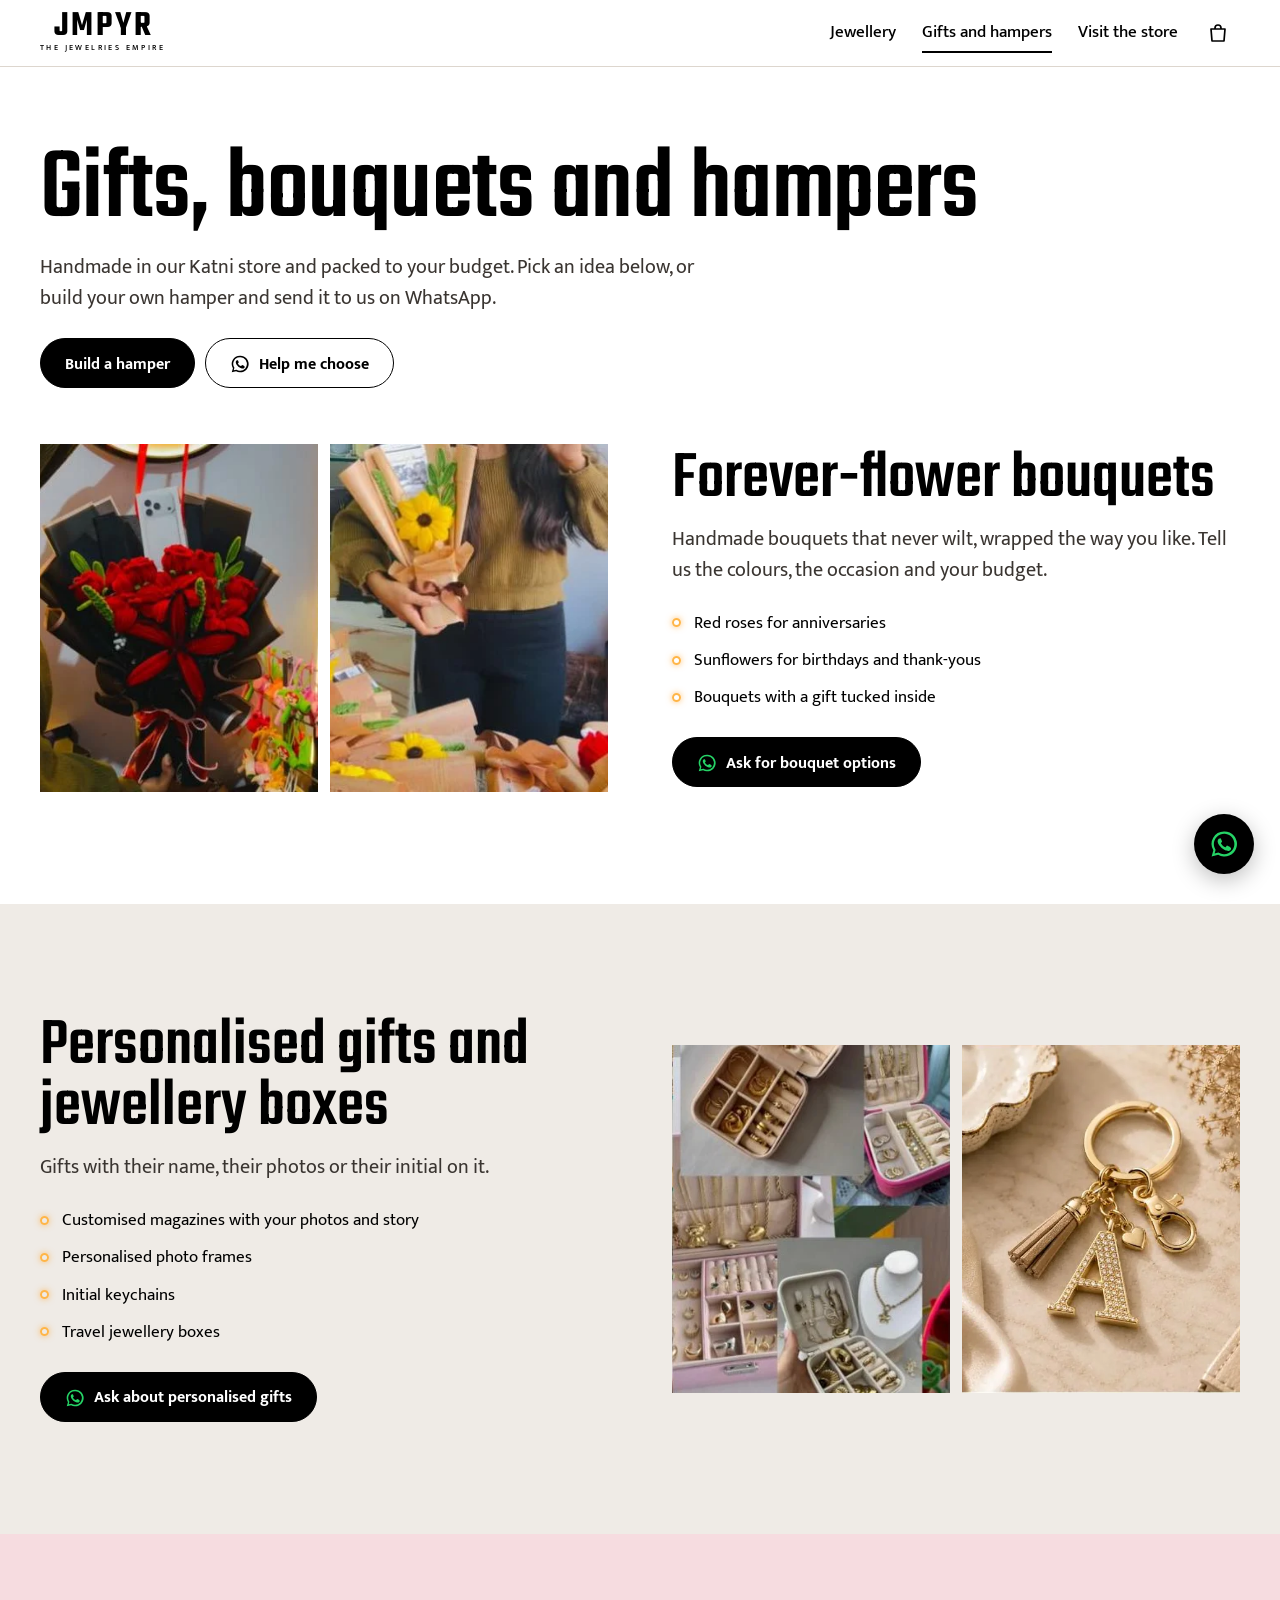
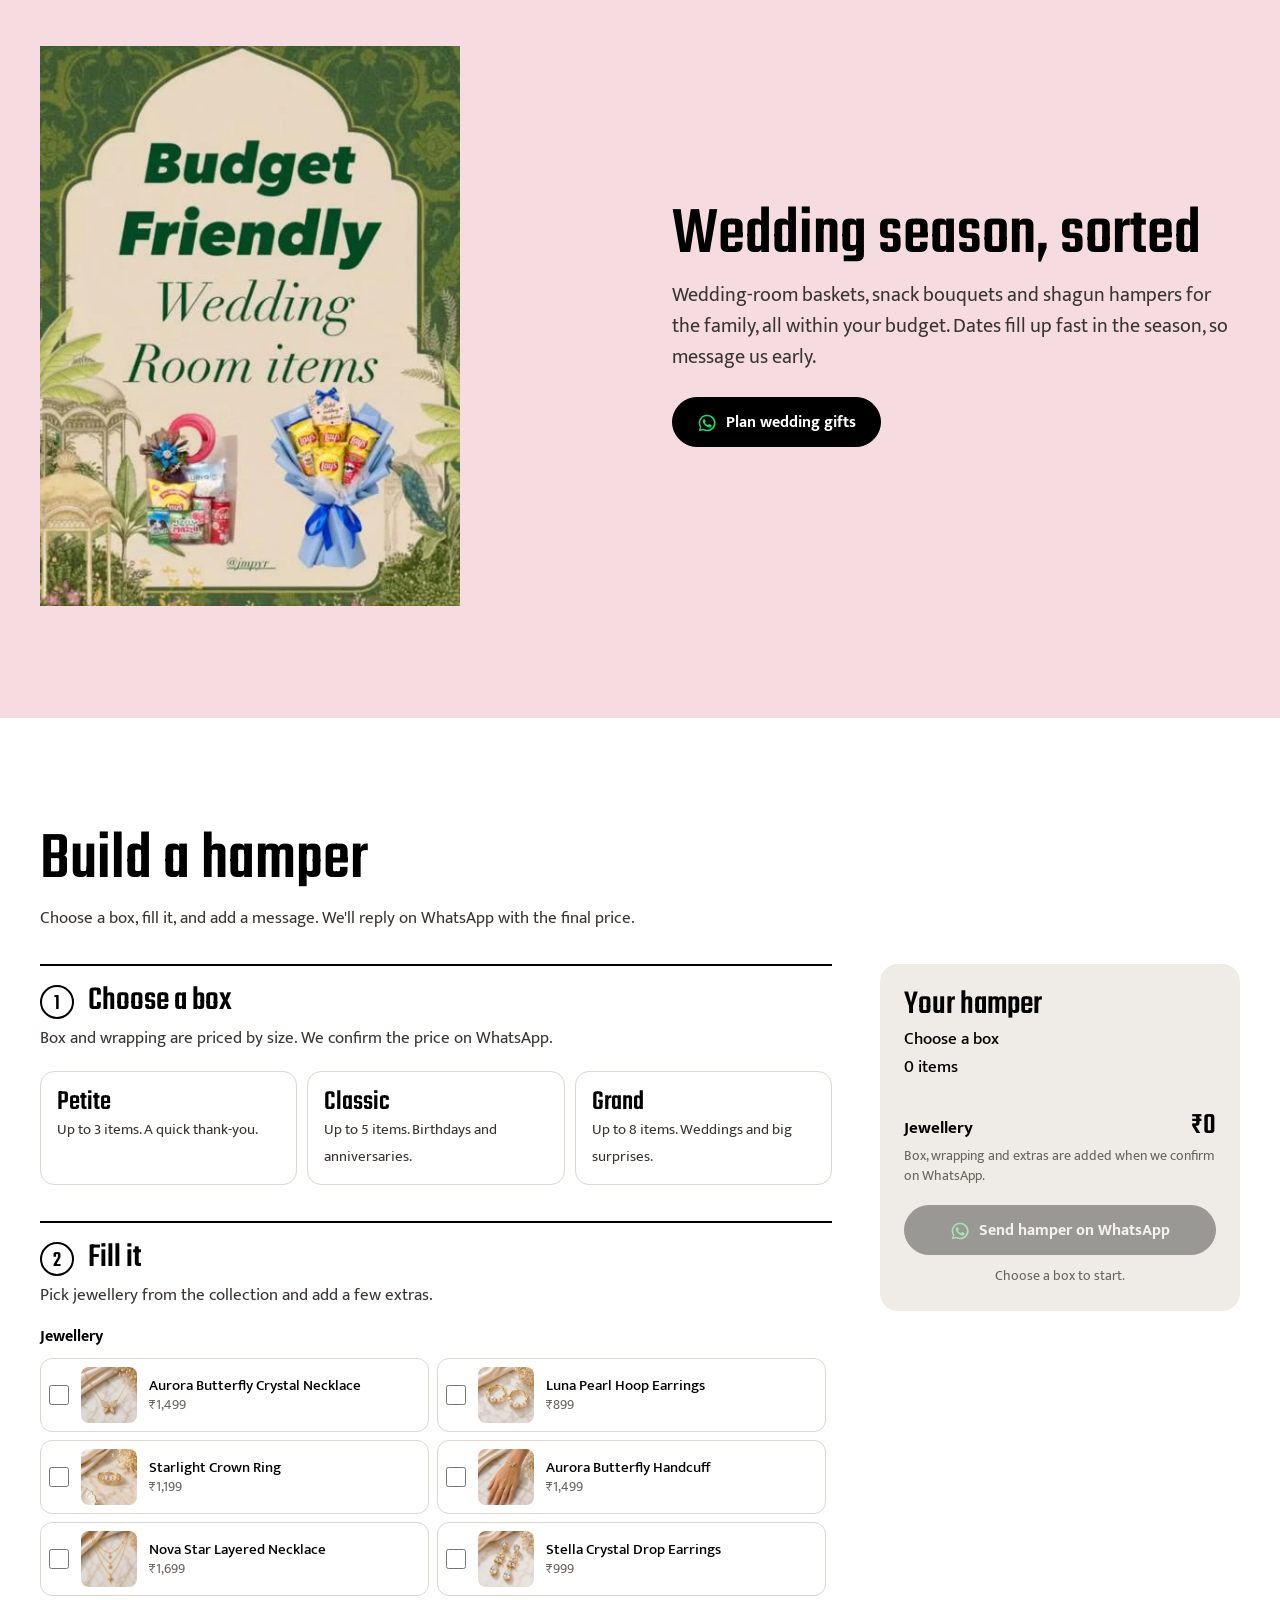
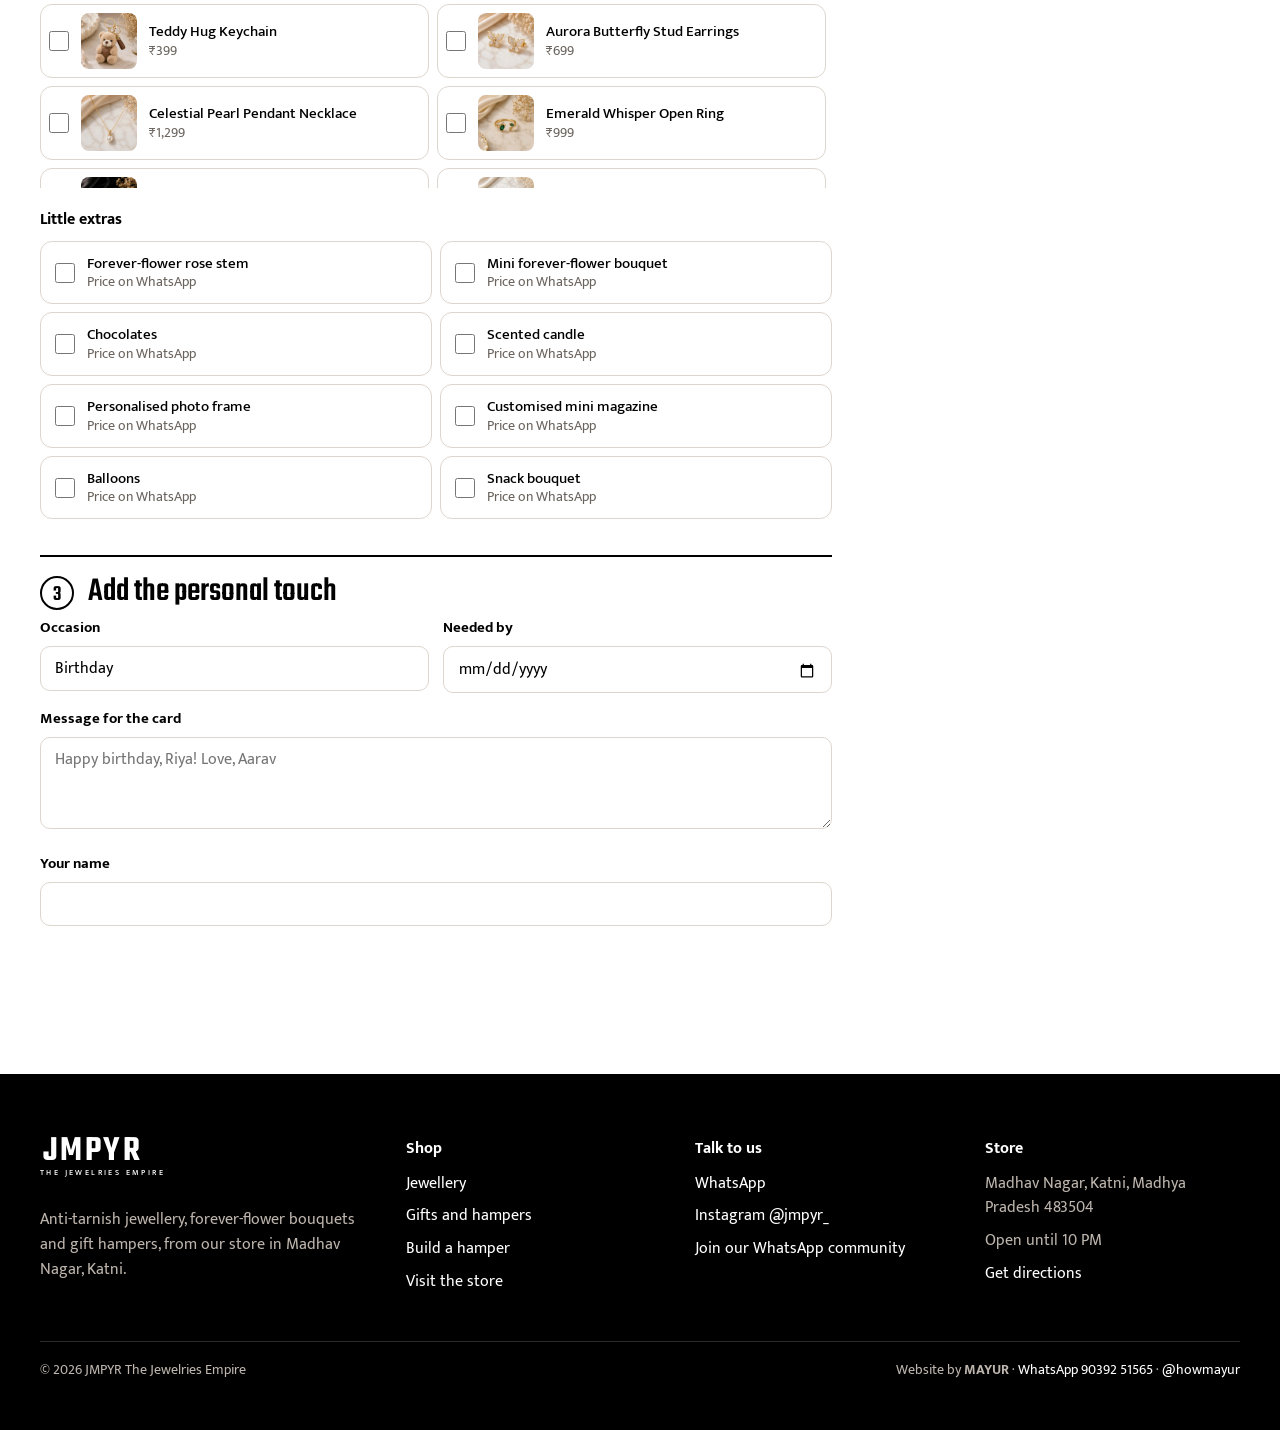
==== commit 1c270c64: "Add Mayur's footer credit with WhatsApp and Instagram; keep README off the site Co-Authored-By: Clau" ====
--- a/gifts.html
+++ b/gifts.html
@@ -149,7 +149,7 @@
         <ul><li data-cfg="address">Madhav Nagar, Katni, Madhya Pradesh 483504</li><li data-cfg="hours">Open until 10 PM</li><li><a href="https://www.google.com/maps/search/?api=1&amp;query=JMPYR+The+Jewelries+Empire+Madhav+Nagar+Katni" target="_blank" rel="noopener">Get directions</a></li></ul>
       </div>
     </div>
-    <div class="foot-note"><span>&copy; <span data-year>2026</span> JMPYR The Jewelries Empire</span><span>Concept by <span data-cfg="agency">Your Studio</span></span></div>
+    <div class="foot-note"><span>&copy; <span data-year>2026</span> JMPYR The Jewelries Empire</span><span>Website by <b data-cfg="agency">MAYUR</b> &middot; <a href="https://wa.me/919039251565?text=Hi%20Mayur!%20I%20saw%20the%20JMPYR%20website%20and%20want%20one%20for%20my%20business." target="_blank" rel="noopener">WhatsApp 90392 51565</a> &middot; <a href="https://www.instagram.com/howmayur/" target="_blank" rel="noopener">@howmayur</a></span></div>
   </div>
 </footer>
 
